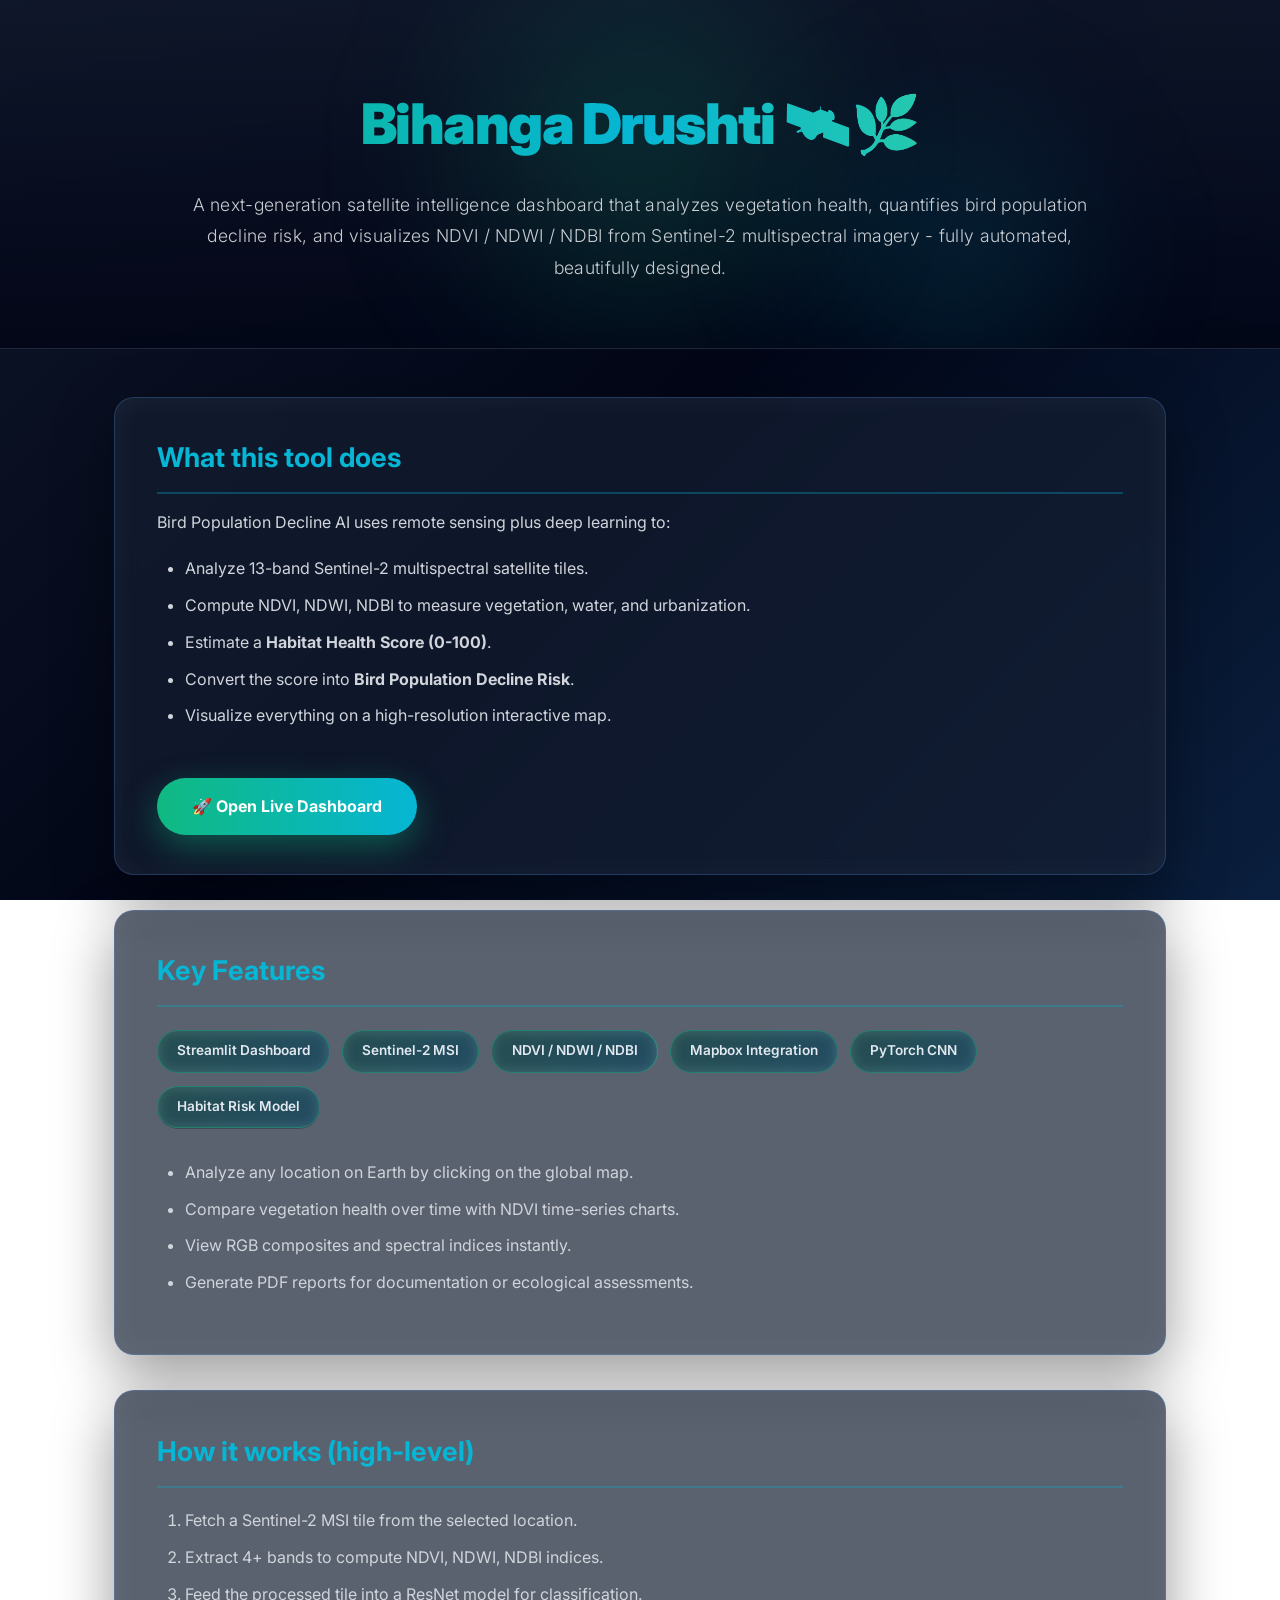
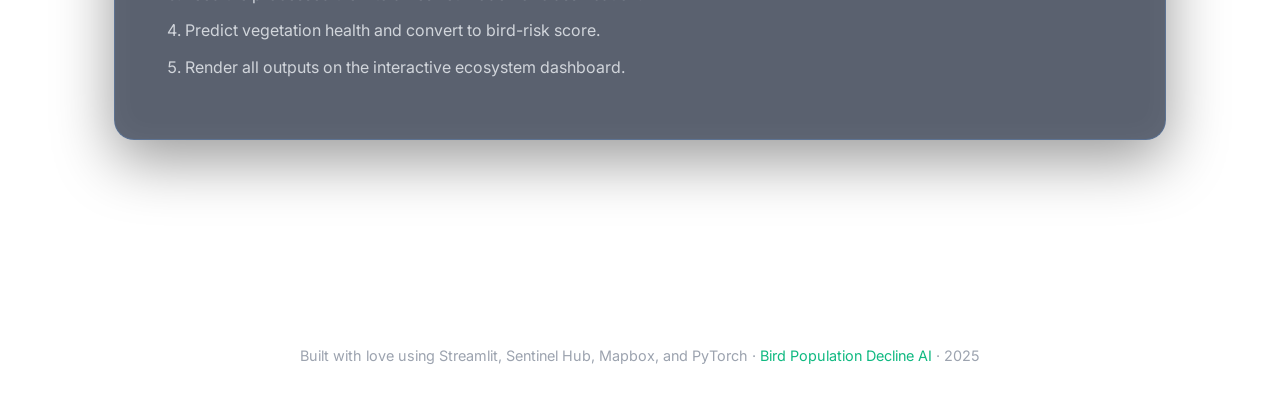
==== static/index.html @ 79b56a65 "first commit" ====
<!DOCTYPE html>
<html lang="en">
<head>
  <meta charset="UTF-8" />
  <title>Bird Population Decline AI</title>
  <meta name="viewport" content="width=device-width, initial-scale=1" />

  <!-- Google Fonts -->
  <link href="https://fonts.googleapis.com/css2?family=Poppins:wght@300;400;600;700;900&family=Inter:wght@400;500;600;700&display=swap" rel="stylesheet">

  <style>
    /* ============================================
       BIRD POPULATION DECLINE AI - MODERN DESIGN 2.0
       Enhanced UI with Glassmorphism + Neumorphism
    ============================================ */

    /* RESET & GLOBAL STYLES */
    * {
      margin: 0;
      padding: 0;
      box-sizing: border-box;
      transition: all 0.3s cubic-bezier(0.4, 0, 0.2, 1);
    }

    body {
      font-family: "Inter", "Poppins", sans-serif;
      color: #e5e7eb;
      background: linear-gradient(135deg, #0f172a 0%, #020617 50%, #0a1f3e 100%);
      background-attachment: fixed;
      overflow-x: hidden;
      line-height: 1.6;
    }

    h1, h2, h3 {
      margin: 0;
      padding: 0;
    }

    /* HEADER - HERO SECTION */
    header {
      padding: 5rem 1.5rem 4rem;
      text-align: center;
      background: linear-gradient(180deg, rgba(15, 23, 42, 0.8), rgba(2, 6, 23, 0.95));
      border-bottom: 1px solid rgba(255, 255, 255, 0.08);
      position: relative;
      overflow: hidden;
    }

    header::before {
      content: "";
      position: absolute;
      top: -100px;
      left: 50%;
      width: 500px;
      height: 500px;
      background: radial-gradient(circle, rgba(16, 185, 129, 0.2), transparent 70%);
      filter: blur(60px);
      transform: translateX(-50%);
      z-index: 0;
    }

    header::after {
      content: "";
      position: absolute;
      bottom: -100px;
      right: 10%;
      width: 400px;
      height: 400px;
      background: radial-gradient(circle, rgba(6, 182, 212, 0.15), transparent 70%);
      filter: blur(60px);
      z-index: 0;
    }

    h1 {
      font-size: 3.5rem;
      font-weight: 900;
      background: linear-gradient(90deg, #10b981 0%, #06b6d4 50%, #4ade80 100%);
      -webkit-background-clip: text;
      -webkit-text-fill-color: transparent;
      background-clip: text;
      letter-spacing: -1.5px;
      position: relative;
      z-index: 1;
      margin-bottom: 0.5rem;
    }

    .tagline {
      max-width: 920px;
      margin: 1.2rem auto 0;
      font-size: 1.1rem;
      opacity: 0.88;
      line-height: 1.8;
      position: relative;
      z-index: 2;
      font-weight: 300;
      letter-spacing: 0.3px;
    }

    /* CONTAINER */
    .container {
      max-width: 1100px;
      margin: 0 auto;
      padding: 3rem 1.5rem 5rem;
    }

    /* CARD STYLES - SEPARATE DATA SECTIONS */
    .card {
      background: rgba(20, 30, 50, 0.7);
      padding: 2.4rem 2.6rem;
      border-radius: 20px;
      border: 1.5px solid rgba(96, 165, 250, 0.25);
      backdrop-filter: blur(12px);
      -webkit-backdrop-filter: blur(12px);
      margin-bottom: 2.2rem;
      box-shadow: 
        0 20px 60px rgba(0, 0, 0, 0.4),
        inset 0 0 30px rgba(255, 255, 255, 0.05);
      transition: all 0.4s cubic-bezier(0.4, 0, 0.2, 1);
      position: relative;
      overflow: hidden;
    }

    .card::before {
      content: "";
      position: absolute;
      top: 0;
      left: -100%;
      width: 100%;
      height: 100%;
      background: linear-gradient(90deg, transparent, rgba(255, 255, 255, 0.05), transparent);
      transition: left 0.5s ease;
    }

    .card:hover {
      transform: translateY(-8px);
      border-color: rgba(96, 165, 250, 0.45);
      box-shadow: 
        0 35px 80px rgba(0, 0, 0, 0.5),
        inset 0 0 40px rgba(255, 255, 255, 0.08);
    }

    .card:hover::before {
      left: 100%;
    }

    .card h2 {
      font-size: 1.7rem;
      font-weight: 700;
      color: #06b6d4;
      margin-bottom: 1rem;
      padding-bottom: 0.8rem;
      border-bottom: 2px solid rgba(6, 182, 212, 0.3);
    }

    .card p {
      margin-bottom: 1rem;
      color: #d1d5db;
      font-size: 1rem;
    }

    ul, ol {
      margin: 1.2rem 0;
      padding-left: 1.8rem;
      color: #d1d5db;
    }

    li {
      margin-bottom: 0.6rem;
      line-height: 1.7;
    }

    /* FEATURE PILLS/BADGES */
    .pill {
      display: inline-block;
      margin: 0.4rem 0.5rem 0.4rem 0;
      padding: 0.6rem 1.2rem;
      border-radius: 999px;
      background: linear-gradient(135deg, rgba(16, 185, 129, 0.2), rgba(6, 182, 212, 0.2));
      color: #e2e8f0;
      font-size: 0.85rem;
      font-weight: 600;
      border: 1.5px solid rgba(16, 185, 129, 0.4);
      backdrop-filter: blur(8px);
      transition: all 0.3s ease;
    }

    .pill:hover {
      border-color: rgba(16, 185, 129, 0.7);
      background: linear-gradient(135deg, rgba(16, 185, 129, 0.35), rgba(6, 182, 212, 0.35));
      transform: scale(1.08);
      box-shadow: 0 8px 20px rgba(16, 185, 129, 0.2);
    }

    /* CTA BUTTON */
    .button {
      display: inline-block;
      margin-top: 1.8rem;
      padding: 1rem 2.2rem;
      border-radius: 50px;
      background: linear-gradient(90deg, #10b981, #06b6d4, #4ade80);
      background-size: 200%;
      color: #ffffff;
      text-decoration: none;
      font-weight: 700;
      font-size: 1rem;
      box-shadow: 0 12px 35px rgba(16, 185, 129, 0.4);
      transition: all 0.4s cubic-bezier(0.4, 0, 0.2, 1);
      border: none;
      cursor: pointer;
    }

    .button:hover {
      transform: translateY(-4px);
      background-position: 100%;
      box-shadow: 0 18px 50px rgba(16, 185, 129, 0.55);
    }

    .button:active {
      transform: translateY(-1px);
    }

    /* FOOTER */
    footer {
      text-align: center;
      padding: 2.5rem 1rem 3rem;
      font-size: 0.9rem;
      color: #9ca3af;
      border-top: 1px solid rgba(255, 255, 255, 0.05);
      margin-top: 3rem;
    }

    footer a {
      color: #10b981;
      text-decoration: none;
      transition: color 0.3s ease;
    }

    footer a:hover {
      color: #06b6d4;
      text-decoration: underline;
    }

    /* RESPONSIVE DESIGN */
    @media (max-width: 768px) {
      h1 {
        font-size: 2.2rem;
      }

      .tagline {
        font-size: 0.95rem;
      }

      .card {
        padding: 1.6rem 1.4rem;
      }

      .container {
        padding: 2rem 1rem 3rem;
      }
    }

    /* ANIMATIONS */
    @keyframes slideIn {
      from {
        opacity: 0;
        transform: translateY(20px);
      }
      to {
        opacity: 1;
        transform: translateY(0);
      }
    }

    .card {
      animation: slideIn 0.6s ease-out forwards;
    }

    .card:nth-child(2) {
      animation-delay: 0.1s;
    }

    .card:nth-child(3) {
      animation-delay: 0.2s;
    }
  </style>
</head>

<body>

  <!-- HERO HEADER -->
  <header>
    <h1>Bihanga Drushti 🛰️🌿</h1>
    <p class="tagline">
      A next-generation satellite intelligence dashboard that analyzes vegetation health, quantifies bird population decline risk, and visualizes NDVI / NDWI / NDBI from Sentinel-2 multispectral imagery - fully automated, beautifully designed.
    </p>
  </header>

  <!-- MAIN CONTENT -->
  <main class="container">

    <!-- WHAT THIS TOOL DOES -->
    <section class="card">
      <h2>What this tool does</h2>
      <p>Bird Population Decline AI uses remote sensing plus deep learning to:</p>
      <ul>
        <li>Analyze 13-band Sentinel-2 multispectral satellite tiles.</li>
        <li>Compute NDVI, NDWI, NDBI to measure vegetation, water, and urbanization.</li>
        <li>Estimate a <strong>Habitat Health Score (0-100)</strong>.</li>
        <li>Convert the score into <strong>Bird Population Decline Risk</strong>.</li>
        <li>Visualize everything on a high-resolution interactive map.</li>
      </ul>

      <a href="https://your-streamlit-app-url.com" class="button">
        🚀 Open Live Dashboard
      </a>
    </section>

    <!-- FEATURES -->
    <section class="card">
      <h2>Key Features</h2>

      <!-- Feature badges -->
      <div>
        <span class="pill">Streamlit Dashboard</span>
        <span class="pill">Sentinel-2 MSI</span>
        <span class="pill">NDVI / NDWI / NDBI</span>
        <span class="pill">Mapbox Integration</span>
        <span class="pill">PyTorch CNN</span>
        <span class="pill">Habitat Risk Model</span>
      </div>

      <ul style="margin-top: 1.5rem;">
        <li>Analyze any location on Earth by clicking on the global map.</li>
        <li>Compare vegetation health over time with NDVI time-series charts.</li>
        <li>View RGB composites and spectral indices instantly.</li>
        <li>Generate PDF reports for documentation or ecological assessments.</li>
      </ul>
    </section>

    <!-- HOW IT WORKS -->
    <section class="card">
      <h2>How it works (high-level)</h2>
      <ol>
        <li>Fetch a Sentinel-2 MSI tile from the selected location.</li>
        <li>Extract 4+ bands to compute NDVI, NDWI, NDBI indices.</li>
        <li>Feed the processed tile into a ResNet model for classification.</li>
        <li>Predict vegetation health and convert to bird-risk score.</li>
        <li>Render all outputs on the interactive ecosystem dashboard.</li>
      </ol>
    </section>

  </main>

  <!-- FOOTER -->
  <footer>
    Built with love using Streamlit, Sentinel Hub, Mapbox, and PyTorch &middot; 
    <a href="#">Bird Population Decline AI</a> &middot; 2025
  </footer>

</body>
</html>
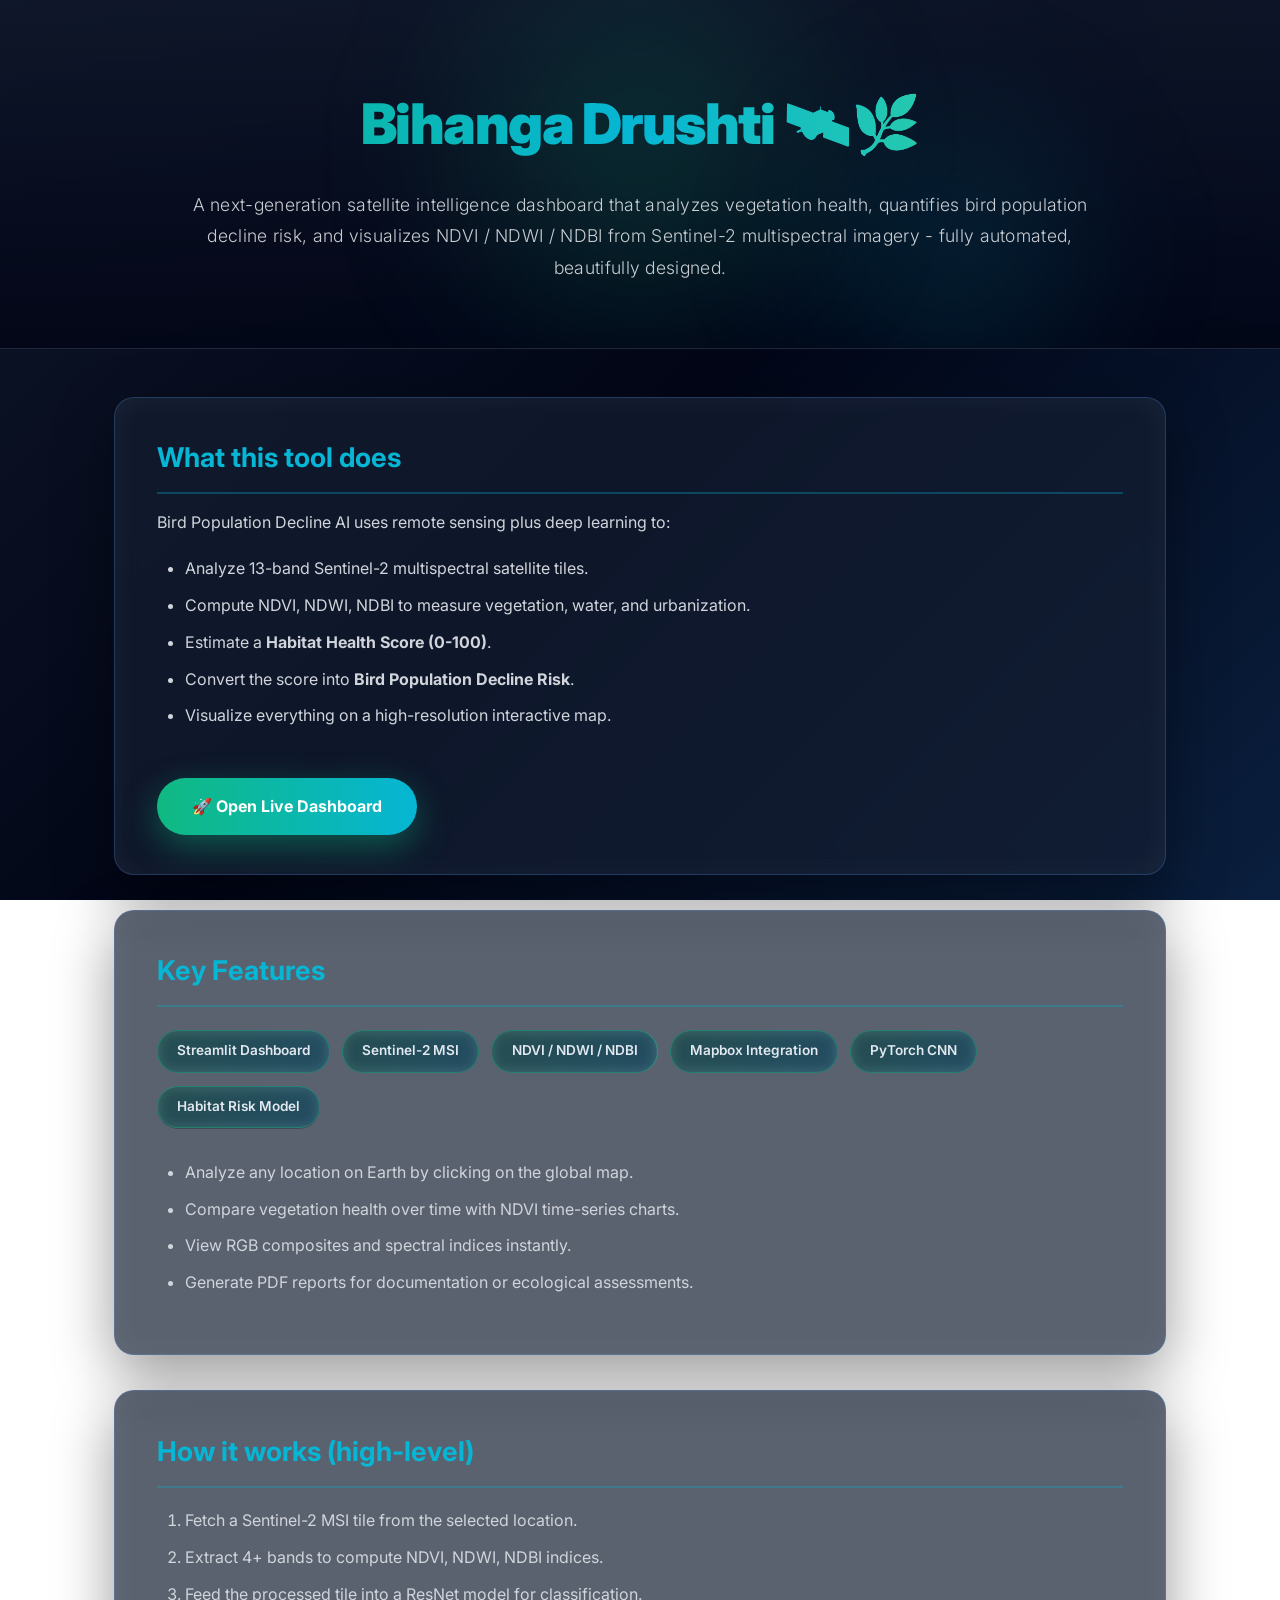
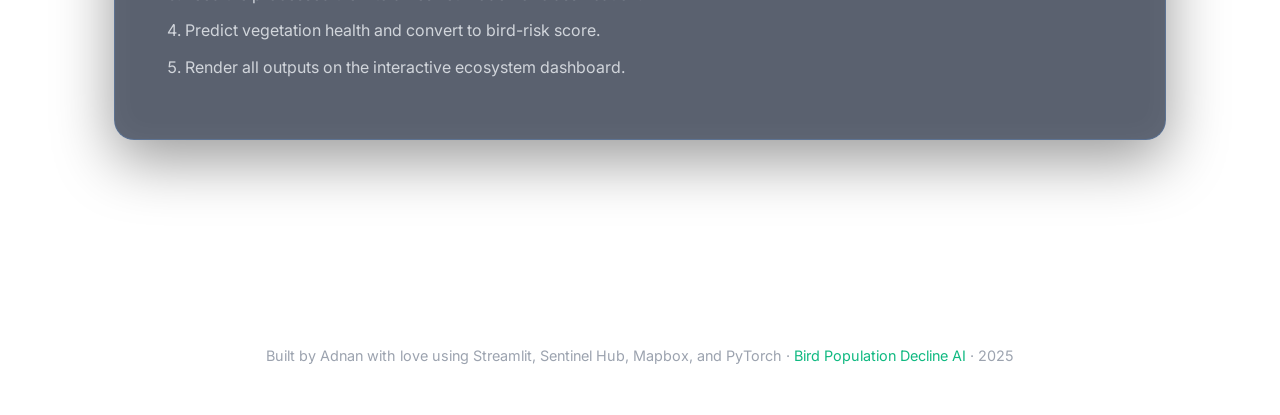
==== commit 9fd5992f: "Update footer to reflect author name" ====
--- a/static/index.html
+++ b/static/index.html
@@ -353,7 +353,7 @@
 
   <!-- FOOTER -->
   <footer>
-    Built with love using Streamlit, Sentinel Hub, Mapbox, and PyTorch &middot; 
+    Built by Adnan with love using Streamlit, Sentinel Hub, Mapbox, and PyTorch &middot; 
     <a href="#">Bird Population Decline AI</a> &middot; 2025
   </footer>
 
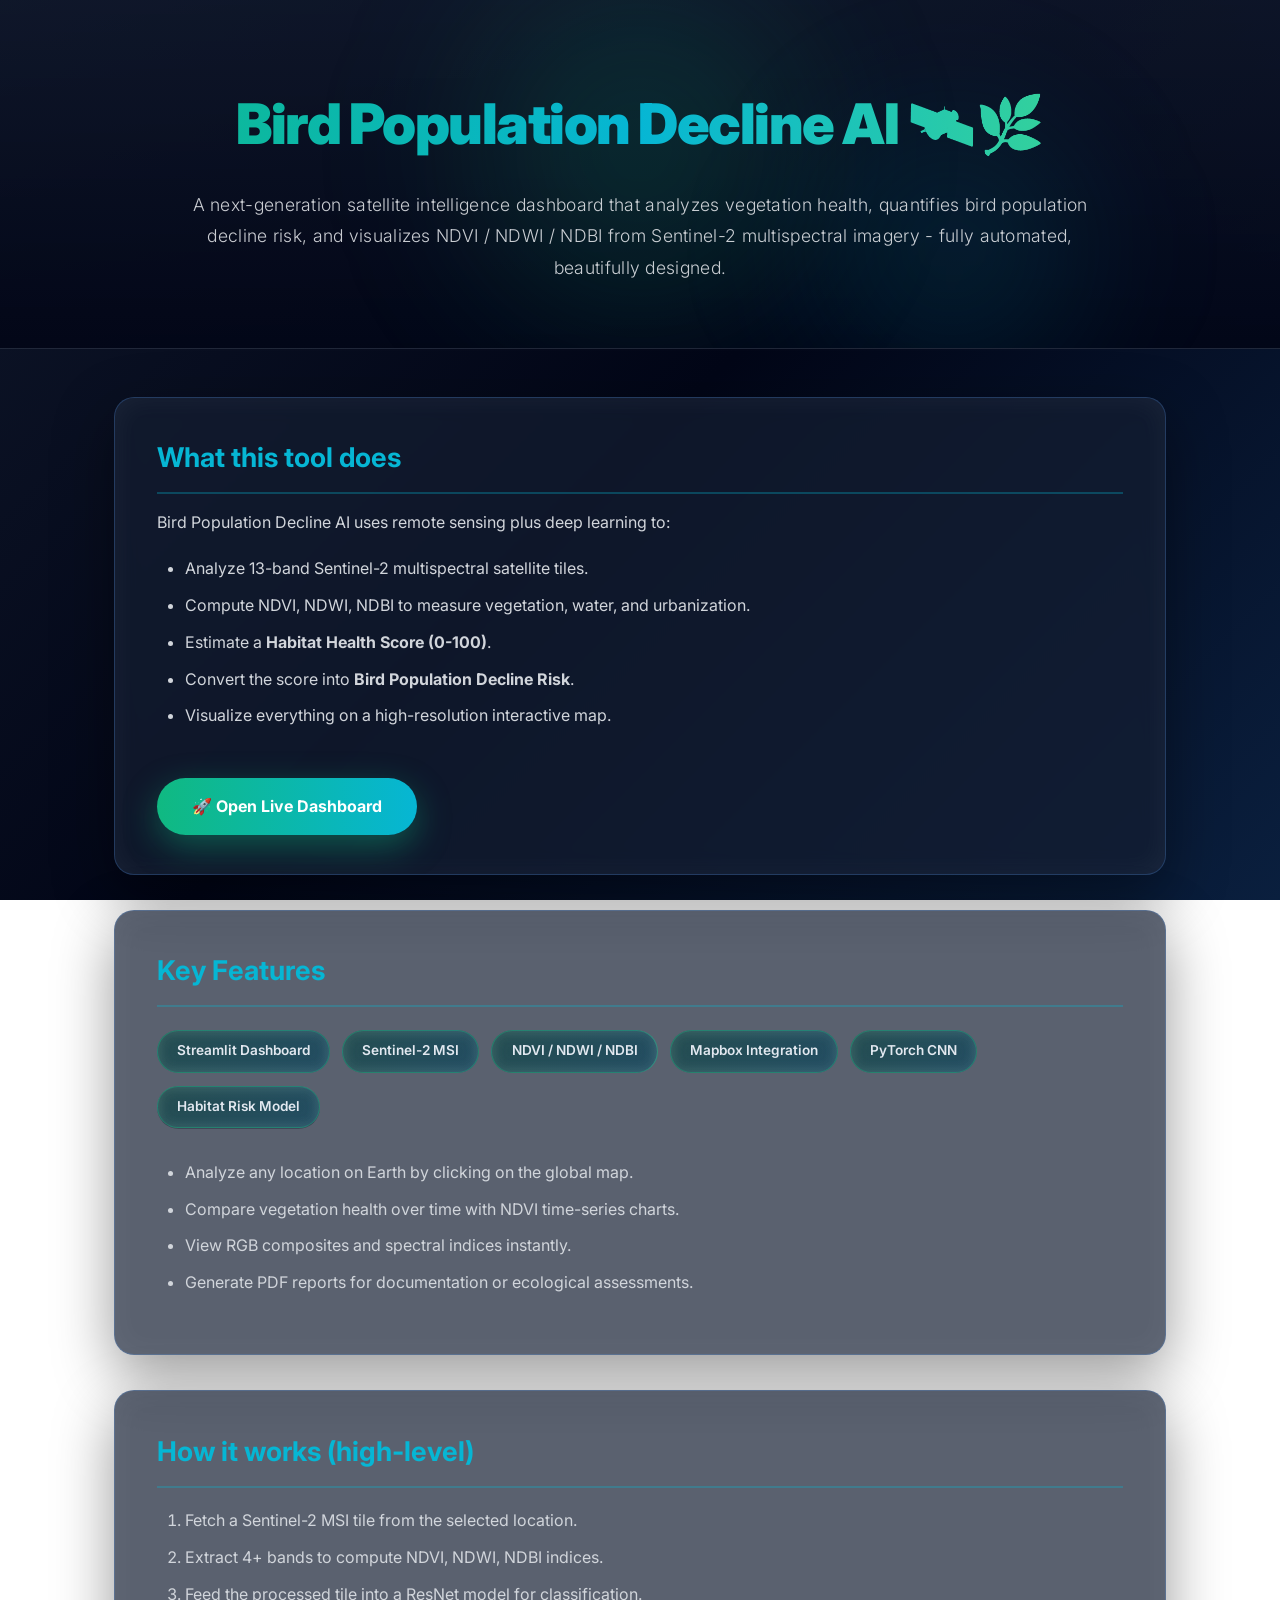
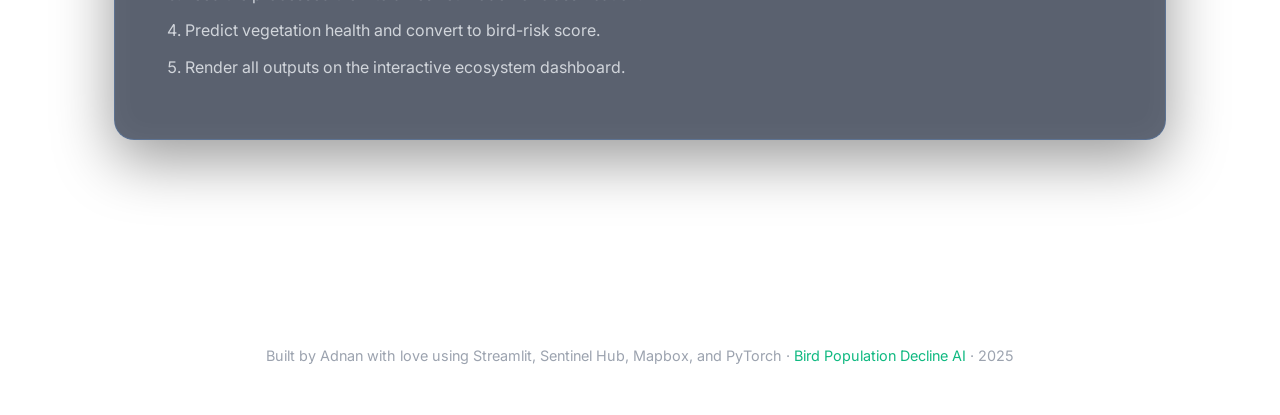
==== commit 19bf7e8a: "commit" ====
--- a/static/index.html
+++ b/static/index.html
@@ -289,7 +289,7 @@
 
   <!-- HERO HEADER -->
   <header>
-    <h1>Bihanga Drushti 🛰️🌿</h1>
+    <h1>Bird Population Decline AI 🛰️🌿</h1>
     <p class="tagline">
       A next-generation satellite intelligence dashboard that analyzes vegetation health, quantifies bird population decline risk, and visualizes NDVI / NDWI / NDBI from Sentinel-2 multispectral imagery - fully automated, beautifully designed.
     </p>
